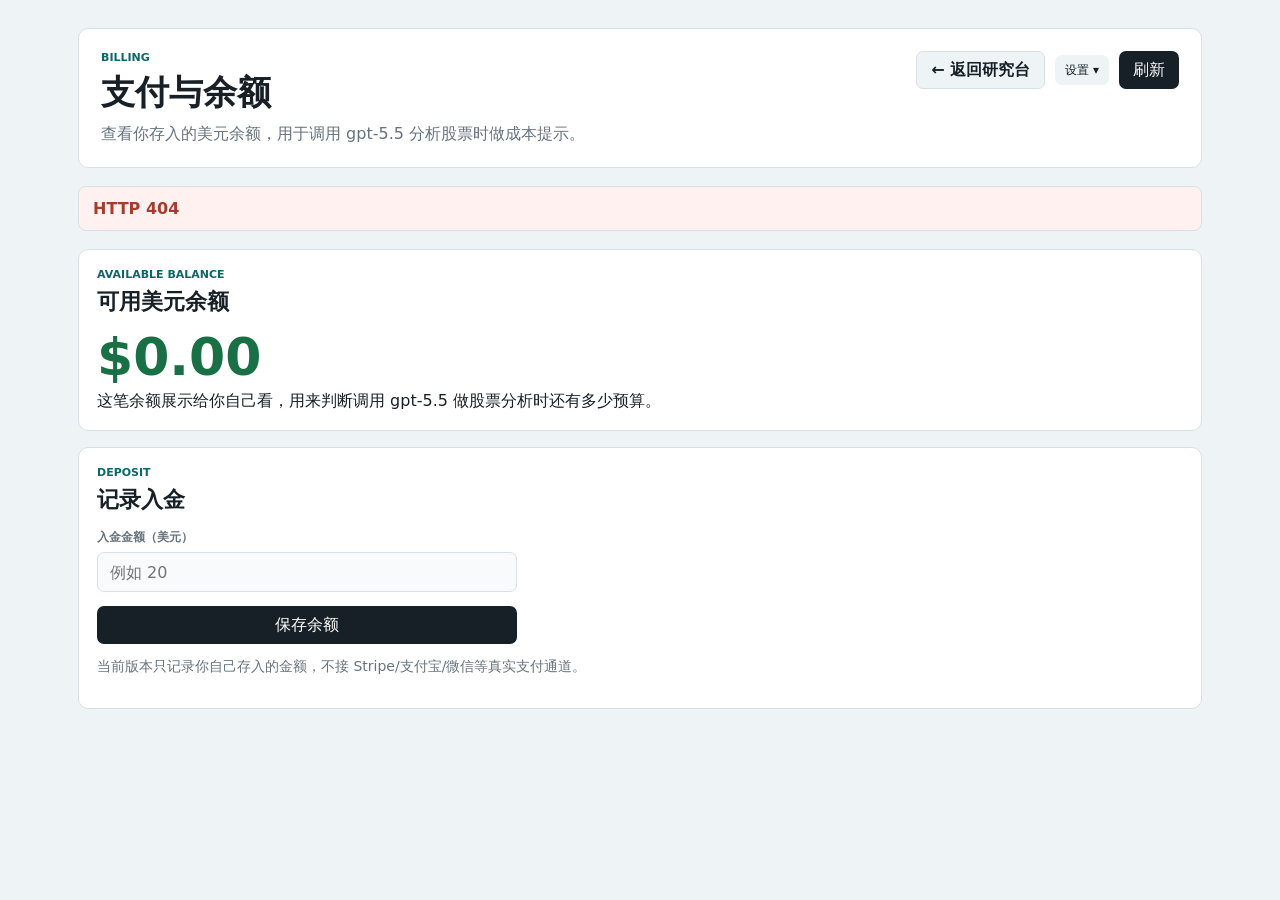
==== billing.html @ 4f907531 "Add billing balance and settings menu" ====
<!DOCTYPE html>
<html lang="zh-CN">
  <head>
    <meta charset="UTF-8" />
    <meta name="viewport" content="width=device-width, initial-scale=1.0" />
    <title>支付 · AI股票研究助手</title>
    <link rel="stylesheet" href="./styles.css" />
  </head>
  <body class="settings-page authenticated billing-page">
    <main class="settings-shell">
      <header class="settings-header">
        <div>
          <p class="eyebrow">Billing</p>
          <h1>支付与余额</h1>
          <p>查看你存入的美元余额，用于调用 gpt-5.5 分析股票时做成本提示。</p>
        </div>
        <div class="settings-actions">
          <a class="ghost-link" href="./index.html">← 返回研究台</a>
          <div class="settings-menu">
            <button class="ghost-button settings-menu-button" type="button" aria-haspopup="true" aria-expanded="false">设置 ▾</button>
            <div class="settings-menu-panel" role="menu">
              <a role="menuitem" href="./settings.html">Agent 设置</a>
              <a role="menuitem" href="./billing.html">支付</a>
            </div>
          </div>
          <button id="refresh-billing" class="primary-button" type="button">刷新</button>
        </div>
      </header>

      <section id="billing-status" class="settings-status">正在读取余额...</section>

      <section class="settings-grid billing-grid">
        <article class="settings-card billing-balance-card wide-card">
          <p class="eyebrow">Available Balance</p>
          <h2>可用美元余额</h2>
          <div class="balance-hero">
            <strong id="billing-balance">$0.00</strong>
            <span>这笔余额展示给你自己看，用来判断调用 gpt-5.5 做股票分析时还有多少预算。</span>
          </div>
        </article>

        <article class="settings-card wide-card">
          <p class="eyebrow">Deposit</p>
          <h2>记录入金</h2>
          <form id="deposit-form" class="settings-form deposit-form">
            <label>
              <span>入金金额（美元）</span>
              <input id="deposit-amount" type="number" min="1" max="10000" step="0.01" placeholder="例如 20" />
            </label>
            <button class="primary-button" type="submit">保存余额</button>
          </form>
          <p class="muted-text">当前版本只记录你自己存入的金额，不接 Stripe/支付宝/微信等真实支付通道。</p>
        </article>
      </section>
    </main>

    <script src="./billing.js?v=20260608-1"></script>
  </body>
</html>
---- styles.css ----
:root {
  color-scheme: light;
  --bg: #f3f5f7;
  --surface: #ffffff;
  --surface-2: #eef3f6;
  --surface-3: #f8fafb;
  --text: #172027;
  --muted: #66737d;
  --line: #d9e0e5;
  --accent: #0f8b8d;
  --accent-dark: #0b6769;
  --orange: #d8572a;
  --green: #16835f;
  --red: #bd3d36;
  --yellow: #a06a00;
  --shadow: 0 16px 38px rgba(31, 43, 52, 0.08);
  font-family:
    Inter, ui-sans-serif, system-ui, -apple-system, BlinkMacSystemFont, "Segoe UI",
    "PingFang SC", "Microsoft YaHei", sans-serif;
}

* {
  box-sizing: border-box;
}

body {
  margin: 0;
  min-height: 100vh;
  background: var(--bg);
  color: var(--text);
}

button,
input,
textarea,
select {
  font: inherit;
}

button {
  min-height: 38px;
  border: 0;
  border-radius: 7px;
  background: var(--text);
  color: #fff;
  cursor: pointer;
  padding: 0 14px;
  white-space: nowrap;
}

button:hover {
  background: #263540;
}

button:disabled {
  cursor: not-allowed;
  opacity: 0.55;
}

input,
textarea,
select {
  width: 100%;
  min-height: 38px;
  border: 1px solid var(--line);
  border-radius: 7px;
  background: #fff;
  color: var(--text);
  padding: 0 11px;
}

textarea {
  min-height: 82px;
  padding: 11px;
  line-height: 1.55;
  resize: vertical;
}

.app-shell {
  display: grid;
  grid-template-columns: 320px minmax(0, 1fr);
  min-height: 100vh;
}

.sidebar {
  border-right: 1px solid var(--line);
  background: #fbfcfd;
  padding: 22px;
}

.brand {
  display: flex;
  gap: 12px;
  align-items: center;
  margin-bottom: 22px;
}

.brand-mark {
  display: grid;
  place-items: center;
  width: 42px;
  height: 42px;
  border-radius: 8px;
  background: var(--accent);
  color: #fff;
  font-weight: 800;
}

.brand h1,
.brand p,
.panel h2,
.topbar h2,
.section-heading h3,
.hero h3 {
  margin: 0;
}

.brand h1 {
  font-size: 18px;
}

.brand p {
  margin-top: 2px;
  color: var(--muted);
  font-size: 13px;
}

.panel,
.tool-panel,
.table-section,
.update-section,
.history-panel {
  background: var(--surface);
  border: 1px solid var(--line);
  border-radius: 8px;
  box-shadow: var(--shadow);
}

.panel {
  padding: 16px;
  margin-bottom: 16px;
}

.panel-header,
.section-heading,
.topbar,
.status-strip,
.inline-form,
.chat-form,
.update-actions {
  display: flex;
  align-items: center;
}

.panel-header,
.section-heading,
.topbar {
  justify-content: space-between;
  gap: 16px;
}

.panel-header {
  margin-bottom: 12px;
}

.panel h2 {
  font-size: 15px;
}

#watchlist-count,
.pill,
.template-pill,
.status-strip span,
#update-status {
  border-radius: 999px;
  background: var(--surface-2);
  color: var(--muted);
  font-size: 12px;
  line-height: 1;
  padding: 7px 10px;
}

.auth-screen {
  display: grid;
  min-height: 100vh;
  place-items: center;
  padding: 24px;
  background:
    radial-gradient(circle at 20% 20%, rgba(15, 139, 141, 0.16), transparent 34%),
    linear-gradient(135deg, #eef3f6, #f9fbfc);
}

.auth-card {
  width: min(430px, 100%);
  border: 1px solid var(--line);
  border-radius: 12px;
  background: var(--surface);
  box-shadow: var(--shadow);
  padding: 24px;
}

.auth-brand {
  margin-bottom: 18px;
}

.auth-tabs {
  display: grid;
  grid-template-columns: 1fr 1fr;
  gap: 8px;
  margin-bottom: 16px;
}

.auth-tabs button {
  background: var(--surface-2);
  color: var(--text);
}

.auth-tabs button.active {
  background: var(--text);
  color: #fff;
}

.auth-form {
  display: grid;
  gap: 13px;
}

.auth-error {
  min-height: 20px;
  margin: 0;
  color: var(--red);
  font-size: 13px;
  line-height: 1.5;
}

.compact-logout {
  min-height: 30px;
  padding: 0 10px;
}

body.authenticated .auth-screen {
  display: none;
}

body:not(.authenticated) .app-shell {
  display: none;
}

.inline-form,
.chat-form,
.update-actions {
  gap: 8px;
}

.inline-form button {
  width: 40px;
  padding: 0;
  font-size: 20px;
  line-height: 1;
}

.market-tabs {
  display: grid;
  grid-template-columns: repeat(3, 1fr);
  gap: 6px;
  margin-bottom: 8px;
}

.market-tabs button {
  min-height: 32px;
  border: 1px solid var(--line);
  background: var(--surface-2);
  color: var(--text);
  padding: 0 8px;
  font-size: 13px;
}

.market-tabs button.active {
  border-color: var(--accent);
  background: var(--accent);
  color: #fff;
}

.market-hint {
  margin: 0 0 10px;
  color: var(--muted);
  font-size: 12px;
}

.market-hint strong {
  color: var(--accent-dark);
}

.watchlist {
  display: grid;
  gap: 8px;
  margin-top: 12px;
}

.ticker-row {
  display: grid;
  grid-template-columns: minmax(0, 1fr) auto;
  gap: 8px;
  align-items: center;
  border: 1px solid var(--line);
  border-radius: 7px;
  padding: 9px 10px;
}

.ticker-row strong {
  display: block;
  font-size: 14px;
}

.ticker-row span {
  display: block;
  margin-top: 2px;
  color: var(--muted);
  font-size: 12px;
  overflow: hidden;
  text-overflow: ellipsis;
  white-space: nowrap;
}

.ghost-button,
.remove-btn,
.secondary-button {
  background: var(--surface-2);
  color: var(--text);
}

.ghost-button:hover,
.remove-btn:hover,
.secondary-button:hover {
  background: #dfe7ec;
}

.expand-button {
  display: block;
  width: 100%;
  margin-top: 8px;
  padding: 6px 10px;
  font-size: 12px;
  border-style: dashed;
}

.remove-btn {
  width: 32px;
  min-height: 32px;
  padding: 0;
}

.field {
  display: grid;
  gap: 7px;
  margin-top: 12px;
}

.field span {
  color: var(--muted);
  font-size: 13px;
}

.template-pill {
  display: inline-flex;
  max-width: 100%;
  margin-top: 14px;
}

.workspace {
  min-width: 0;
  padding: 24px;
}

.topbar {
  margin-bottom: 18px;
}

.topbar h2 {
  font-size: 26px;
}

.eyebrow {
  margin: 0 0 6px;
  color: var(--accent-dark);
  font-size: 11px;
  font-weight: 800;
  letter-spacing: 0;
  text-transform: uppercase;
}

.status-strip {
  flex-wrap: wrap;
  justify-content: flex-end;
  gap: 8px;
}

.hero {
  display: grid;
  grid-template-columns: minmax(0, 1fr) minmax(260px, 360px);
  gap: 20px;
  align-items: end;
  min-height: 250px;
  margin-bottom: 18px;
  border-radius: 8px;
  overflow: hidden;
  background:
    linear-gradient(90deg, rgba(12, 23, 30, 0.88), rgba(12, 23, 30, 0.45)),
    url("https://images.unsplash.com/photo-1611974789855-9c2a0a7236a3?auto=format&fit=crop&w=1800&q=80")
      center / cover;
  color: #fff;
  padding: 28px;
}

.hero-copy {
  max-width: 720px;
}

.hero .eyebrow {
  color: #9de0d3;
}

.hero h3 {
  max-width: 680px;
  font-size: clamp(28px, 4vw, 46px);
  line-height: 1.08;
}

.hero p {
  max-width: 700px;
  margin: 12px 0 0;
  color: rgba(255, 255, 255, 0.86);
  line-height: 1.7;
}

.hero-metrics {
  display: grid;
  grid-template-columns: repeat(3, minmax(0, 1fr));
  gap: 10px;
}

.hero-metrics div {
  min-height: 78px;
  border: 1px solid rgba(255, 255, 255, 0.24);
  border-radius: 8px;
  background: rgba(255, 255, 255, 0.12);
  padding: 14px;
  backdrop-filter: blur(6px);
}

.hero-metrics strong,
.hero-metrics span {
  display: block;
}

.hero-metrics strong {
  font-size: 21px;
}

.hero-metrics span {
  margin-top: 8px;
  color: rgba(255, 255, 255, 0.78);
  font-size: 12px;
}

.content-grid {
  display: grid;
  grid-template-columns: minmax(320px, 0.72fr) minmax(520px, 1.28fr);
  gap: 18px;
  margin-bottom: 18px;
}

.ask-panel {
  min-height: 610px;
}

.tool-panel,
.table-section,
.update-section,
.history-panel {
  padding: 18px;
}

.section-heading {
  margin-bottom: 14px;
}

.section-heading h3 {
  font-size: 18px;
}

.brief-output {
  display: grid;
  gap: 12px;
}

.brief-card,
.message,
.update-card,
.history-item {
  border: 1px solid var(--line);
  border-radius: 8px;
  background: var(--surface-3);
}

.brief-card {
  padding: 14px;
}

.brief-card h4 {
  margin: 0 0 8px;
  font-size: 15px;
}

.brief-card p,
.brief-card li {
  color: var(--muted);
  line-height: 1.65;
}

.brief-card p {
  margin: 0;
}

.brief-card ul {
  margin: 8px 0 0;
  padding-left: 18px;
}

.chat-log {
  display: grid;
  align-content: start;
  gap: 12px;
  height: 430px;
  overflow: auto;
  padding-right: 4px;
}

.message {
  padding: 14px;
  line-height: 1.75;
  white-space: pre-wrap;
}

.message.user {
  margin-left: 28px;
  background: #eef7f7;
}

.message.agent {
  margin-right: 28px;
}

.message strong {
  display: block;
  margin-bottom: 4px;
  font-size: 12px;
  color: var(--accent-dark);
}

.chat-form {
  margin-top: 14px;
  align-items: flex-end;
}

.chat-form button {
  min-width: 86px;
  min-height: 82px;
}

.model-status {
  border-radius: 999px;
  background: #e8f5f3;
  color: var(--accent-dark);
  font-size: 12px;
  line-height: 1;
  padding: 7px 10px;
}

.model-status.error {
  background: #fdecea;
  color: var(--red);
}

.message.loading {
  color: var(--muted);
}

.concept-prompt {
  margin-top: 12px;
  padding: 10px 11px;
  border: 1px solid #e5c067;
  border-radius: 9px;
  background: #fffaf0;
  white-space: normal;
}

.concept-prompt-text {
  color: #6d4b00;
  font-size: 13px;
  line-height: 1.55;
}

.concept-prompt-actions {
  display: flex;
  flex-wrap: wrap;
  gap: 8px;
  margin-top: 9px;
}

.concept-prompt-actions button {
  min-height: 30px;
  padding: 0 10px;
  font-size: 12px;
}

.concept-mark {
  position: relative;
  display: inline;
  border-bottom: 1px dashed #d19a16;
  background: rgba(255, 213, 79, 0.28);
  border-radius: 4px;
  padding: 0 2px;
  cursor: help;
}

.concept-card {
  position: absolute;
  left: 0;
  bottom: calc(100% + 8px);
  z-index: 20;
  display: none;
  width: min(360px, 78vw);
  padding: 12px 13px;
  border: 1px solid #e5c067;
  border-radius: 10px;
  background: #fffaf0;
  color: var(--text);
  box-shadow: 0 14px 34px rgba(31, 43, 52, 0.18);
  white-space: normal;
}

.concept-card strong,
.concept-card em,
.concept-card small {
  display: block;
}

.concept-card strong {
  margin-bottom: 6px;
  color: #835400;
  font-size: 14px;
}

.concept-card em {
  margin-bottom: 8px;
  color: var(--text);
  font-style: normal;
  line-height: 1.55;
}

.concept-card small {
  margin-top: 6px;
  color: var(--muted);
  font-size: 12px;
  line-height: 1.55;
}

.concept-source {
  color: #a06a00 !important;
}

.concept-mark:hover .concept-card,
.concept-mark:focus .concept-card {
  display: block;
}

.table-wrap {
  overflow-x: auto;
}

table {
  width: 100%;
  min-width: 820px;
  border-collapse: collapse;
}

th,
td {
  border-bottom: 1px solid var(--line);
  padding: 13px 10px;
  text-align: left;
  vertical-align: top;
}

th {
  color: var(--muted);
  font-size: 12px;
  font-weight: 700;
}

td {
  font-size: 14px;
}

tbody tr:last-child td {
  border-bottom: 0;
}

.ticker-cell strong,
.price-cell strong {
  display: block;
}

.ticker-cell span,
.risk-note,
.agent-action {
  display: block;
  margin-top: 4px;
  color: var(--muted);
  font-size: 12px;
  line-height: 1.5;
}

.change.up {
  color: var(--green);
}

.change.down {
  color: var(--red);
}

.risk-chip {
  display: inline-flex;
  border-radius: 999px;
  padding: 5px 9px;
  font-size: 12px;
  font-weight: 700;
}

.risk-chip.low {
  background: #e6f4ee;
  color: var(--green);
}

.risk-chip.medium {
  background: #fff2d6;
  color: var(--yellow);
}

.risk-chip.high {
  background: #fae5e3;
  color: var(--red);
}

.update-section {
  margin-top: 18px;
}

.update-cards {
  display: grid;
  grid-template-columns: repeat(3, minmax(0, 1fr));
  gap: 14px;
}

.update-card {
  display: grid;
  gap: 12px;
  align-content: start;
  padding: 15px;
}

.update-card header {
  display: flex;
  align-items: flex-start;
  justify-content: space-between;
  gap: 12px;
}

.update-card h4 {
  margin: 0;
  font-size: 15px;
}

.update-card p {
  margin: 0;
  color: var(--muted);
  line-height: 1.6;
}

.source-tag {
  border-radius: 999px;
  background: #e7f3ef;
  color: var(--accent-dark);
  font-size: 12px;
  font-weight: 700;
  padding: 6px 8px;
  white-space: nowrap;
}

.update-card ul {
  margin: 0;
  padding-left: 18px;
  color: var(--muted);
  line-height: 1.55;
}

.update-card footer {
  display: flex;
  align-items: center;
  justify-content: space-between;
  gap: 10px;
  margin-top: 2px;
}

.history-panel {
  margin-top: 14px;
  box-shadow: none;
}

.compact-heading {
  margin-bottom: 10px;
}

.history-list {
  display: grid;
  gap: 10px;
}

.history-item {
  display: grid;
  grid-template-columns: minmax(0, 1fr) auto;
  gap: 12px;
  align-items: center;
  padding: 12px;
}

.history-item strong {
  display: block;
  font-size: 14px;
}

.history-item span {
  display: block;
  margin-top: 4px;
  color: var(--muted);
  font-size: 12px;
  line-height: 1.45;
}

.empty-state {
  border: 1px dashed var(--line);
  border-radius: 8px;
  color: var(--muted);
  padding: 16px;
  text-align: center;
}

.toast {
  position: fixed;
  right: 20px;
  bottom: 20px;
  z-index: 20;
  max-width: min(360px, calc(100vw - 40px));
  transform: translateY(20px);
  opacity: 0;
  pointer-events: none;
  border: 1px solid var(--line);
  border-radius: 8px;
  background: #101820;
  color: #fff;
  box-shadow: var(--shadow);
  padding: 12px 14px;
  transition:
    opacity 160ms ease,
    transform 160ms ease;
}

.toast.show {
  transform: translateY(0);
  opacity: 1;
}

@media (max-width: 1120px) {
  .app-shell {
    grid-template-columns: 280px minmax(0, 1fr);
  }

  .hero,
  .content-grid {
    grid-template-columns: 1fr;
  }

  .ask-panel {
    min-height: auto;
  }

  .chat-log {
    height: 360px;
  }

  .update-cards {
    grid-template-columns: 1fr;
  }
}

@media (max-width: 760px) {
  .app-shell {
    display: block;
  }

  .sidebar {
    border-right: 0;
    border-bottom: 1px solid var(--line);
  }

  .workspace {
    padding: 16px;
  }

  .topbar,
  .section-heading,
  .panel-header,
  .history-item {
    align-items: flex-start;
    flex-direction: column;
  }

  .status-strip,
  .update-actions {
    justify-content: flex-start;
  }

  .hero {
    min-height: 430px;
    padding: 22px;
  }

  .hero-metrics {
    grid-template-columns: 1fr;
  }

  .hero h3 {
    font-size: 30px;
  }

  .content-grid {
    grid-template-columns: 1fr;
  }

  .chat-log {
    height: 260px;
  }

  .message.user,
  .message.agent {
    margin-left: 0;
    margin-right: 0;
  }
}



/* Compact one-page research layout */
body {
  overflow: hidden;
}

.app-shell {
  grid-template-columns: 230px minmax(0, 1fr);
  height: 100vh;
  min-height: 0;
  overflow: hidden;
}

.sidebar {
  padding: 10px;
  overflow: hidden;
}

.brand {
  gap: 8px;
  margin-bottom: 10px;
}

.brand-mark {
  width: 34px;
  height: 34px;
  border-radius: 7px;
}

.brand h1 {
  font-size: 16px;
}

.brand p {
  display: none;
}

.panel {
  padding: 9px;
  margin-bottom: 9px;
}

.field {
  margin-top: 5px;
}

.panel-header {
  margin-bottom: 7px;
}

.panel h2 {
  font-size: 14px;
}

.market-tabs {
  gap: 4px;
  margin-bottom: 5px;
}

.market-tabs button {
  min-height: 26px;
  padding: 0 5px;
  font-size: 12px;
}

.market-hint {
  display: none;
}

.inline-form,
.update-actions {
  gap: 5px;
}

.inline-form input,
.field select {
  min-height: 30px;
  padding: 0 8px;
  font-size: 13px;
}

.inline-form button {
  width: 32px;
  min-height: 30px;
}

.expand-button {
  min-height: 28px;
  margin-top: 5px;
  padding: 4px 8px;
  font-size: 11px;
}

.watchlist {
  gap: 5px;
  margin-top: 7px;
}

.ticker-row {
  padding: 5px 7px;
  gap: 5px;
}

.ticker-row strong {
  font-size: 12px;
}

.ticker-row span {
  margin-top: 0;
  font-size: 11px;
}

.remove-btn {
  width: 26px;
  min-height: 26px;
}

.workspace {
  display: grid;
  grid-template-rows: auto minmax(0, 1fr);
  gap: 8px;
  min-height: 0;
  padding: 10px;
  overflow: hidden;
}

.topbar {
  margin-bottom: 0;
}

.topbar h2 {
  font-size: 22px;
}

.hero {
  display: none;
}

.hero h3 {
  font-size: 24px;
  line-height: 1.15;
}

.hero p {
  margin-top: 7px;
  line-height: 1.45;
}

.hero-metrics div {
  min-height: 58px;
  padding: 10px;
}

.hero-metrics strong {
  font-size: 17px;
}

.hero-metrics span {
  margin-top: 5px;
}

.main-grid {
  display: grid;
  grid-template-columns: minmax(440px, 0.82fr) minmax(620px, 1.18fr);
  gap: 12px;
  min-height: 0;
}

.ask-panel {
  display: grid;
  grid-template-rows: auto minmax(0, 1fr) auto;
  min-height: 0;
  padding: 14px;
}

.ask-panel .section-heading h3 {
  font-size: 22px;
}

.chat-log {
  height: auto;
  min-height: 0;
  gap: 14px;
  padding-right: 8px;
}

.message {
  padding: 16px;
  font-size: 15px;
  line-height: 1.72;
}

.chat-form {
  margin-top: 8px;
}

.chat-form textarea {
  height: 60px;
  min-height: 60px;
  font-size: 16px;
  resize: none;
}

.chat-form button {
  min-width: 82px;
  min-height: 60px;
  font-size: 16px;
}

.compact-signals {
  min-height: 0;
  overflow: hidden;
  padding: 14px;
}

.compact-signals .section-heading {
  margin-bottom: 8px;
}

.panel-note {
  align-self: center;
  color: var(--muted);
  font-size: 12px;
  white-space: nowrap;
}

.hot-watch-panel table {
  min-width: 720px;
}

.memory-stack {
  display: grid;
  gap: 6px;
  margin-bottom: 10px;
}

.memory-card {
  border: 1px solid var(--line);
  border-radius: 7px;
  background: #f7fafb;
  padding: 8px;
}

.memory-card strong,
.memory-card span {
  display: block;
}

.memory-card strong {
  color: var(--text);
  font-size: 13px;
}

.memory-card span {
  margin-top: 3px;
  color: var(--muted);
  font-size: 11px;
  line-height: 1.35;
}

.signals-heading {
  padding-top: 8px;
  border-top: 1px dashed var(--line);
}

.settings-page {
  min-height: 100vh;
  overflow: auto;
  background: #eef3f6;
}

.settings-shell {
  max-width: 1180px;
  margin: 0 auto;
  padding: 28px;
}

.settings-header {
  display: flex;
  justify-content: space-between;
  gap: 20px;
  align-items: flex-start;
  margin-bottom: 18px;
  border: 1px solid var(--line);
  border-radius: 10px;
  background: var(--surface);
  padding: 22px;
}

.settings-header h1 {
  margin: 0;
  font-size: 34px;
}

.settings-header p:not(.eyebrow) {
  margin: 8px 0 0;
  color: var(--muted);
}

.settings-actions {
  display: flex;
  gap: 10px;
  align-items: center;
  white-space: nowrap;
}

.ghost-link {
  display: inline-flex;
  align-items: center;
  min-height: 38px;
  border: 1px solid var(--line);
  border-radius: 7px;
  background: var(--surface-2);
  color: var(--text);
  padding: 0 14px;
  font-weight: 700;
  text-decoration: none;
}

.compact-settings {
  min-height: 30px;
  padding: 0 10px;
  font-size: 12px;
}

.balance-badge {
  background: #f0fbf4 !important;
  color: #187044 !important;
  border-color: #bde8cf !important;
}

.settings-menu {
  position: relative;
  display: inline-flex;
}

.settings-menu-button {
  min-height: 30px;
  padding: 0 10px;
  font-size: 12px;
}

.settings-menu-panel {
  position: absolute;
  top: calc(100% + 6px);
  right: 0;
  z-index: 50;
  display: none;
  min-width: 148px;
  overflow: hidden;
  border: 1px solid var(--line);
  border-radius: 9px;
  background: var(--surface);
  box-shadow: var(--shadow);
}

.settings-menu:hover .settings-menu-panel,
.settings-menu:focus-within .settings-menu-panel {
  display: grid;
}

.settings-menu-panel a {
  padding: 10px 12px;
  color: var(--text);
  font-size: 13px;
  font-weight: 700;
  text-decoration: none;
}

.settings-menu-panel a:hover {
  background: var(--surface-2);
}

.balance-hero {
  display: grid;
  gap: 8px;
}

.balance-hero strong {
  font-size: 52px;
  line-height: 1;
  color: #187044;
}

.deposit-form {
  max-width: 420px;
}

.billing-grid {
  align-items: start;
}

.settings-status {
  margin-bottom: 18px;
  border: 1px solid var(--line);
  border-radius: 8px;
  background: #fffdf4;
  color: #8a5b00;
  padding: 12px 14px;
  font-weight: 700;
}

.settings-status.ok {
  background: #edf9f2;
  color: #197244;
}

.settings-status.warn {
  background: #fff1f0;
  color: #a83b2f;
}

.settings-grid {
  display: grid;
  grid-template-columns: repeat(2, minmax(0, 1fr));
  gap: 16px;
}

.settings-card {
  border: 1px solid var(--line);
  border-radius: 10px;
  background: var(--surface);
  padding: 18px;
}

.settings-card h2 {
  margin: 0 0 14px;
  font-size: 22px;
}

.wide-card {
  grid-column: 1 / -1;
}

.settings-list {
  display: grid;
  gap: 8px;
}

.settings-form {
  display: grid;
  gap: 14px;
}

.form-grid {
  display: grid;
  grid-template-columns: repeat(2, minmax(0, 1fr));
  gap: 12px;
}

.settings-form label {
  display: grid;
  gap: 6px;
}

.settings-form label span {
  color: var(--muted);
  font-size: 12px;
  font-weight: 800;
}

.settings-form input {
  width: 100%;
  min-height: 40px;
  border: 1px solid var(--line);
  border-radius: 7px;
  background: var(--surface-3);
  padding: 0 12px;
  color: var(--text);
  font: inherit;
}

.wide-field {
  grid-column: 1 / -1;
}

.settings-note {
  margin: 0;
  color: var(--muted);
  line-height: 1.6;
}

.form-actions {
  display: flex;
  flex-wrap: wrap;
  gap: 10px;
}

.settings-row,
.route-card {
  border: 1px solid var(--line);
  border-radius: 8px;
  background: var(--surface-3);
  padding: 11px 12px;
}

.settings-row {
  display: grid;
  grid-template-columns: 170px minmax(0, 1fr);
  gap: 10px;
  align-items: center;
}

.settings-row span,
.route-card span,
.file-row em {
  color: var(--muted);
  font-size: 12px;
}

.settings-row strong,
.route-card strong {
  min-width: 0;
  overflow-wrap: anywhere;
  color: var(--text);
  font-size: 14px;
}

.settings-row.ok strong {
  color: #197244;
}

.settings-row.warn strong {
  color: #a83b2f;
}

.file-row {
  grid-template-columns: 170px 90px minmax(0, 1fr) 170px;
}

.file-row code {
  min-width: 0;
  overflow-wrap: anywhere;
  color: #31424c;
  font-family: ui-monospace, SFMono-Regular, Menlo, monospace;
  font-size: 12px;
}

.route-card {
  display: grid;
  gap: 10px;
}

.route-card strong {
  display: block;
  margin-top: 4px;
  font-size: 18px;
}

.route-meta {
  display: flex;
  flex-wrap: wrap;
  gap: 6px;
}

.route-meta span {
  border-radius: 999px;
  background: #eef6f6;
  padding: 5px 8px;
}

.memory-explainer {
  display: grid;
  grid-template-columns: repeat(2, minmax(0, 1fr));
  gap: 12px;
  margin-bottom: 12px;
}

.memory-list {
  display: grid;
  gap: 14px;
}

.memory-card {
  border: 1px solid var(--line);
  border-radius: 9px;
  background: var(--surface-3);
  overflow: hidden;
}

.memory-card-header {
  display: flex;
  justify-content: space-between;
  align-items: flex-start;
  gap: 12px;
  padding: 12px 14px 10px;
  border-bottom: 1px solid var(--line);
  flex-wrap: wrap;
}

.memory-card-meta {
  display: grid;
  gap: 4px;
}

.memory-card-label {
  font-size: 13px;
  font-weight: 700;
  color: var(--text);
}

.memory-card-path {
  font-size: 11px;
  color: var(--muted);
  font-family: ui-monospace, SFMono-Regular, Menlo, monospace;
  word-break: break-all;
}

.memory-card-stats {
  display: flex;
  flex-wrap: wrap;
  gap: 6px;
  font-size: 11px;
  color: var(--muted);
  white-space: nowrap;
}

.memory-card-stats span {
  background: var(--surface-2);
  border: 1px solid var(--line);
  border-radius: 4px;
  padding: 2px 7px;
}

.memory-card-body {
  padding: 10px 14px;
}

.memory-textarea {
  width: 100%;
  min-height: 180px;
  height: 280px;
  resize: vertical;
  border: 1px solid var(--line);
  border-radius: 7px;
  background: var(--surface);
  padding: 10px 12px;
  font: 13px/1.65 ui-monospace, SFMono-Regular, Menlo, monospace;
  color: var(--text);
  box-sizing: border-box;
}

.memory-card-footer {
  display: flex;
  align-items: center;
  gap: 8px;
  padding: 8px 14px 12px;
  flex-wrap: wrap;
}

.save-btn {
  min-width: 72px;
  min-height: 34px;
  border-radius: 7px;
  background: var(--accent);
  color: #fff;
  font-weight: 700;
  font-size: 13px;
  border: none;
  cursor: pointer;
}

.save-btn:hover:not(:disabled) {
  opacity: 0.88;
}

.save-btn:disabled {
  opacity: 0.45;
  cursor: not-allowed;
}

.revert-btn {
  min-width: 72px;
  min-height: 34px;
  border: 1px solid var(--line);
  border-radius: 7px;
  background: var(--surface-2);
  color: var(--text);
  font-weight: 700;
  font-size: 13px;
  cursor: pointer;
}

.save-hint {
  font-size: 12px;
  color: var(--muted);
  margin-left: 4px;
}

.muted-text {
  color: var(--muted);
  font-size: 14px;
}

.memory-explainer div {
  border: 1px solid var(--line);
  border-radius: 8px;
  background: #f8fbfb;
  padding: 12px;
}

.memory-explainer p {
  margin: 6px 0 0;
  color: var(--muted);
  line-height: 1.6;
}

.settings-subtitle {
  margin-top: 8px;
  color: var(--accent-dark);
  font-weight: 800;
}

@media (max-width: 820px) {
  .settings-header,
  .settings-actions {
    display: grid;
  }

  .settings-grid,
  .memory-explainer,
  .form-grid {
    grid-template-columns: 1fr;
  }

  .settings-row,
  .file-row {
    grid-template-columns: 1fr;
  }
}

.compact-signals .table-wrap {
  max-height: calc(100vh - 265px);
  overflow: auto;
}

.compact-signals table {
  min-width: 0;
}

.compact-signals th,
.compact-signals td {
  padding: 9px 8px;
  font-size: 13px;
}

.compact-signals th:nth-child(4),
.compact-signals td:nth-child(4) {
  width: 34%;
}

.compact-signals .risk-note {
  font-size: 11px;
}

/* ===== Earnings Calendar ===== */
.earnings-section {
  min-height: 0;
  overflow: hidden;
  padding: 14px;
  border: 1px solid var(--line);
  border-radius: 10px;
  background: var(--surface);
}

.earnings-controls {
  display: flex;
  gap: 4px;
  align-items: center;
}

.earnings-controls .ghost-button {
  min-height: 24px;
  padding: 0 8px;
  font-size: 11px;
}

.earnings-meta {
  margin-bottom: 10px;
}

.earnings-days {
  display: flex;
  flex-direction: column;
  gap: 10px;
  max-height: 380px;
  overflow-y: auto;
  padding-right: 4px;
}

.earnings-day {
  border: 1px solid var(--line);
  border-radius: 8px;
  overflow: hidden;
}

.earnings-day-header {
  display: flex;
  justify-content: space-between;
  align-items: center;
  padding: 8px 12px;
  background: #f7fafb;
  border-bottom: 1px solid var(--line);
}

.earnings-day-header strong {
  font-size: 14px;
  color: var(--text);
}

.earnings-day-header span {
  font-size: 12px;
  color: var(--muted);
}

.earnings-day-list {
  display: flex;
  flex-direction: column;
}

.earnings-row {
  display: grid;
  grid-template-columns: 1fr auto;
  gap: 6px;
  align-items: center;
  padding: 7px 10px;
  border-bottom: 1px solid var(--line);
  font-size: 12px;
}

.earnings-row:last-child {
  border-bottom: 0;
}

.earnings-ticker strong {
  display: block;
  font-size: 14px;
  color: var(--text);
}

.earnings-ticker span {
  display: block;
  font-size: 11px;
  color: var(--muted);
  margin-top: 2px;
  max-width: 200px;
  overflow: hidden;
  text-overflow: ellipsis;
  white-space: nowrap;
}

.earnings-meta {
  display: flex;
  flex-direction: column;
  gap: 3px;
  align-items: flex-end;
}

.time-chip {
  display: inline-flex;
  border-radius: 999px;
  padding: 3px 8px;
  font-size: 11px;
  font-weight: 700;
}

.time-chip.pre {
  background: #fff3cd;
  color: #835400;
}

.time-chip.post {
  background: #e8d5f5;
  color: #6a3a8c;
}

.time-chip.none {
  background: #f0f0f0;
  color: var(--muted);
}

.marketcap {
  font-size: 11px;
  color: var(--muted);
  white-space: nowrap;
}

.earnings-eps {
  display: flex;
  flex-direction: column;
  gap: 2px;
  align-items: flex-end;
}

.eps-forecast {
  font-size: 12px;
  color: var(--muted);
}

.eps-actual {
  font-size: 12px;
  color: var(--green);
  font-weight: 700;
}

@media (max-width: 1120px) {
  body {
    overflow: auto;
  }

  .app-shell {
    height: auto;
    overflow: visible;
  }

  .workspace,
  .sidebar {
    overflow: visible;
  }

  .main-grid {
    grid-template-columns: 1fr;
  }

  .compact-signals .table-wrap {
    max-height: none;
  }
}
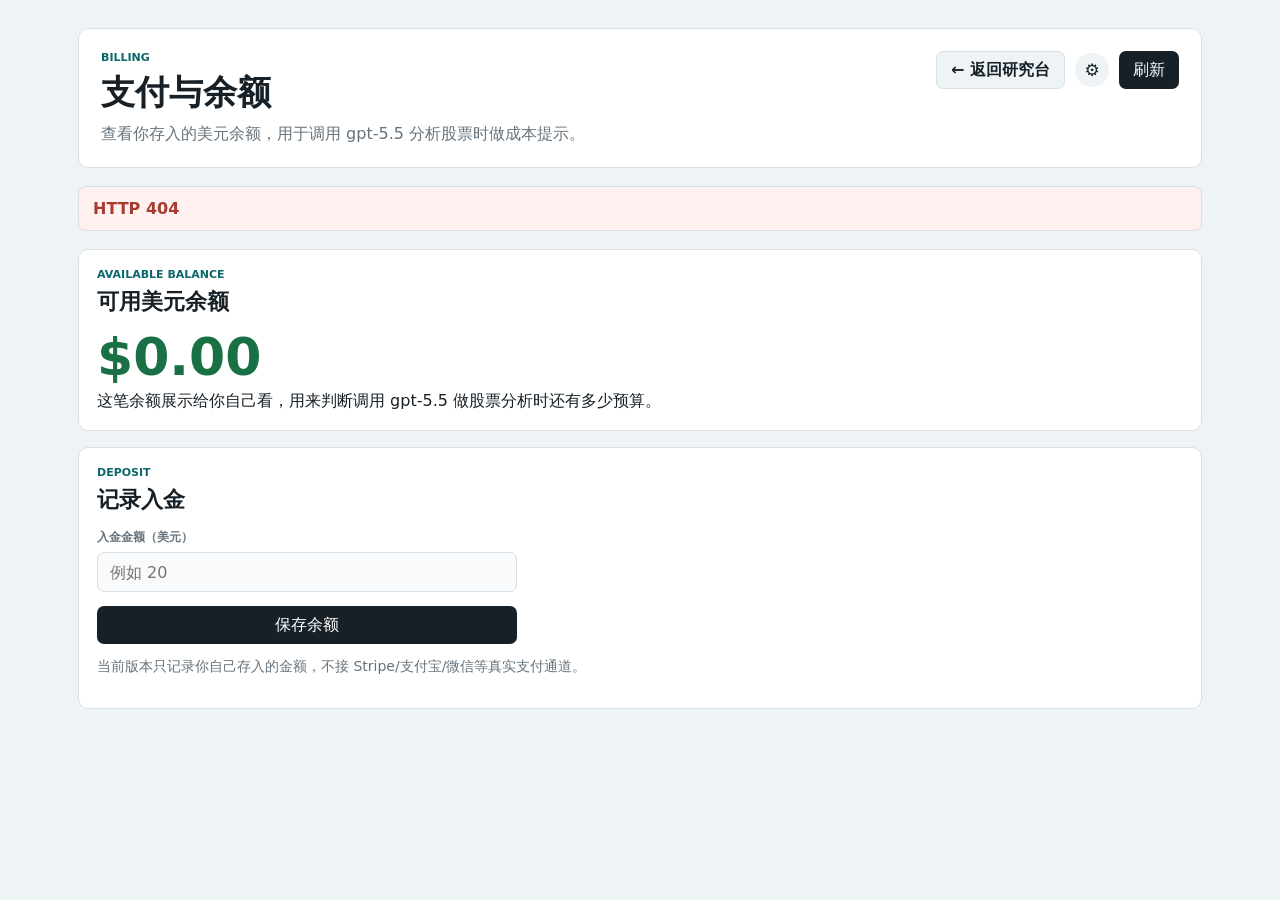
==== commit def03c70: "Move logout into settings gear menu" ====
--- a/billing.html
+++ b/billing.html
@@ -17,7 +17,7 @@
         <div class="settings-actions">
           <a class="ghost-link" href="./index.html">← 返回研究台</a>
           <div class="settings-menu">
-            <button class="ghost-button settings-menu-button" type="button" aria-haspopup="true" aria-expanded="false">设置 ▾</button>
+            <button class="ghost-button settings-menu-button icon-menu-button" type="button" aria-label="设置" aria-haspopup="true" aria-expanded="false">⚙</button>
             <div class="settings-menu-panel" role="menu">
               <a role="menuitem" href="./settings.html">Agent 设置</a>
               <a role="menuitem" href="./billing.html">支付</a>
--- a/styles.css
+++ b/styles.css
@@ -1302,6 +1302,16 @@
   font-size: 12px;
 }
 
+.icon-menu-button {
+  width: 34px;
+  min-height: 34px;
+  justify-content: center;
+  border-radius: 999px;
+  padding: 0;
+  font-size: 17px;
+  line-height: 1;
+}
+
 .settings-menu-panel {
   position: absolute;
   top: calc(100% + 6px);
@@ -1321,15 +1331,29 @@
   display: grid;
 }
 
-.settings-menu-panel a {
+.settings-menu-panel a,
+.settings-menu-logout {
+  width: 100%;
+  border: 0;
+  background: transparent;
   padding: 10px 12px;
   color: var(--text);
+  font: inherit;
   font-size: 13px;
   font-weight: 700;
+  text-align: left;
   text-decoration: none;
-}
-
-.settings-menu-panel a:hover {
+  cursor: pointer;
+}
+
+.settings-menu-logout {
+  margin-top: 4px;
+  border-top: 1px solid var(--line);
+  color: #9d2d22;
+}
+
+.settings-menu-panel a:hover,
+.settings-menu-logout:hover {
   background: var(--surface-2);
 }
 
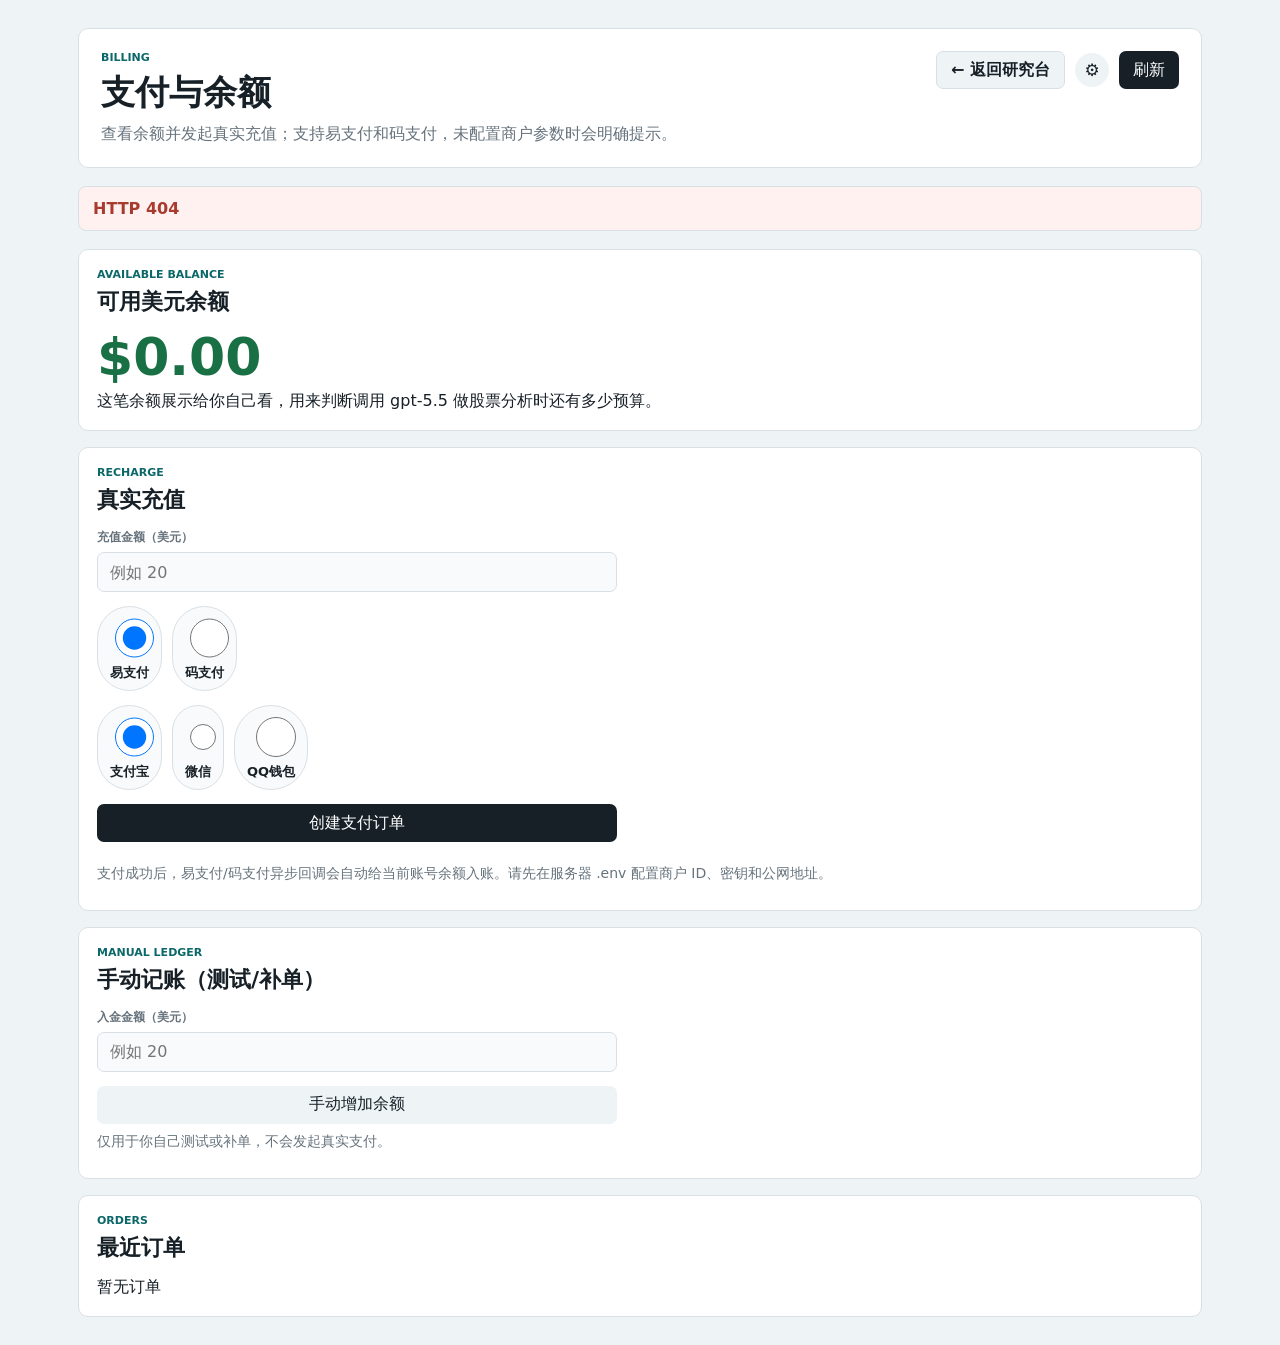
==== commit 969cafab: "Add owner-only WeChat publishing backoffice" ====
--- a/billing.html
+++ b/billing.html
@@ -3,7 +3,7 @@
   <head>
     <meta charset="UTF-8" />
     <meta name="viewport" content="width=device-width, initial-scale=1.0" />
-    <title>支付 · AI股票研究助手</title>
+    <title>支付 · 小牛AI投研</title>
     <link rel="stylesheet" href="./styles.css" />
   </head>
   <body class="settings-page authenticated billing-page">
@@ -12,7 +12,7 @@
         <div>
           <p class="eyebrow">Billing</p>
           <h1>支付与余额</h1>
-          <p>查看你存入的美元余额，用于调用 gpt-5.5 分析股票时做成本提示。</p>
+          <p>查看余额并发起真实充值；支持易支付和码支付，未配置商户参数时会明确提示。</p>
         </div>
         <div class="settings-actions">
           <a class="ghost-link" href="./index.html">← 返回研究台</a>
@@ -21,6 +21,7 @@
             <div class="settings-menu-panel" role="menu">
               <a role="menuitem" href="./settings.html">Agent 设置</a>
               <a role="menuitem" href="./billing.html">支付</a>
+              <a class="admin-only" role="menuitem" href="./wechat.html" hidden>公众号</a>
             </div>
           </div>
           <button id="refresh-billing" class="primary-button" type="button">刷新</button>
@@ -40,20 +41,49 @@
         </article>
 
         <article class="settings-card wide-card">
-          <p class="eyebrow">Deposit</p>
-          <h2>记录入金</h2>
+          <p class="eyebrow">Recharge</p>
+          <h2>真实充值</h2>
+          <form id="payment-form" class="settings-form deposit-form payment-form">
+            <label>
+              <span>充值金额（美元）</span>
+              <input id="payment-amount" type="number" min="1" max="10000" step="0.01" placeholder="例如 20" />
+            </label>
+            <div class="payment-options">
+              <label><input type="radio" name="provider" value="epay" checked /> 易支付</label>
+              <label><input type="radio" name="provider" value="codepay" /> 码支付</label>
+            </div>
+            <div class="payment-options">
+              <label><input type="radio" name="payType" value="alipay" checked /> 支付宝</label>
+              <label><input type="radio" name="payType" value="wxpay" /> 微信</label>
+              <label><input type="radio" name="payType" value="qqpay" /> QQ钱包</label>
+            </div>
+            <button class="primary-button" type="submit">创建支付订单</button>
+          </form>
+          <div id="provider-status" class="provider-status"></div>
+          <p class="muted-text">支付成功后，易支付/码支付异步回调会自动给当前账号余额入账。请先在服务器 .env 配置商户 ID、密钥和公网地址。</p>
+        </article>
+
+        <article class="settings-card wide-card">
+          <p class="eyebrow">Manual Ledger</p>
+          <h2>手动记账（测试/补单）</h2>
           <form id="deposit-form" class="settings-form deposit-form">
             <label>
               <span>入金金额（美元）</span>
               <input id="deposit-amount" type="number" min="1" max="10000" step="0.01" placeholder="例如 20" />
             </label>
-            <button class="primary-button" type="submit">保存余额</button>
+            <button class="ghost-button" type="submit">手动增加余额</button>
           </form>
-          <p class="muted-text">当前版本只记录你自己存入的金额，不接 Stripe/支付宝/微信等真实支付通道。</p>
+          <p class="muted-text">仅用于你自己测试或补单，不会发起真实支付。</p>
+        </article>
+
+        <article class="settings-card wide-card">
+          <p class="eyebrow">Orders</p>
+          <h2>最近订单</h2>
+          <div id="orders-list" class="orders-list">暂无订单</div>
         </article>
       </section>
     </main>
 
-    <script src="./billing.js?v=20260608-1"></script>
+    <script src="./billing.js?v=payment-20260609"></script>
   </body>
 </html>
--- a/styles.css
+++ b/styles.css
@@ -1369,7 +1369,96 @@
 }
 
 .deposit-form {
-  max-width: 420px;
+  max-width: 520px;
+}
+
+.payment-options {
+  display: flex;
+  flex-wrap: wrap;
+  gap: 10px;
+}
+
+.payment-options label {
+  display: inline-flex;
+  align-items: center;
+  gap: 6px;
+  border: 1px solid var(--line);
+  border-radius: 999px;
+  background: var(--surface-3);
+  padding: 8px 12px;
+  color: var(--text);
+  font-size: 13px;
+  font-weight: 800;
+}
+
+.payment-options input {
+  width: auto;
+  min-height: 0;
+}
+
+.provider-status,
+.orders-list {
+  display: grid;
+  gap: 10px;
+  margin-top: 14px;
+}
+
+.provider-pill,
+.order-row {
+  display: flex;
+  justify-content: space-between;
+  align-items: center;
+  gap: 12px;
+  border: 1px solid var(--line);
+  border-radius: 8px;
+  background: var(--surface-3);
+  padding: 11px 12px;
+}
+
+.provider-pill {
+  align-items: flex-start;
+}
+
+.provider-pill strong,
+.order-row strong {
+  display: block;
+  color: var(--text);
+}
+
+.provider-pill span,
+.order-row span {
+  display: block;
+  margin-top: 4px;
+  color: var(--muted);
+  font-size: 12px;
+  line-height: 1.5;
+}
+
+.provider-pill.ok,
+.order-row.paid {
+  border-color: #bfe7cf;
+  background: #f0fbf4;
+}
+
+.provider-pill.warn,
+.order-row.pending {
+  border-color: #f0dca4;
+  background: #fffdf4;
+}
+
+.order-row em {
+  flex: 0 0 auto;
+  border-radius: 999px;
+  background: var(--surface);
+  padding: 5px 9px;
+  color: var(--muted);
+  font-style: normal;
+  font-size: 12px;
+  font-weight: 800;
+}
+
+.order-row.paid em {
+  color: #197244;
 }
 
 .billing-grid {
@@ -1912,3 +2001,117 @@
     max-height: none;
   }
 }
+
+.wechat-grid {
+  grid-template-columns: minmax(0, 1fr);
+}
+
+.wechat-form {
+  display: grid;
+  gap: 14px;
+}
+
+.wechat-editor-grid {
+  display: grid;
+  grid-template-columns: repeat(2, minmax(0, 1fr));
+  gap: 14px;
+}
+
+.left-actions {
+  justify-content: flex-start;
+}
+
+.candidate-list,
+.post-list {
+  display: grid;
+  gap: 12px;
+}
+
+.candidate-card,
+.post-card,
+.empty-card {
+  display: grid;
+  grid-template-columns: auto minmax(0, 1fr);
+  gap: 12px;
+  padding: 14px;
+  border: 1px solid var(--line);
+  border-radius: 16px;
+  background: var(--surface-2);
+}
+
+.post-card {
+  grid-template-columns: minmax(0, 1fr) auto;
+  align-items: center;
+}
+
+.empty-card {
+  display: block;
+  color: var(--muted);
+}
+
+.candidate-card input {
+  margin-top: 4px;
+}
+
+.candidate-head {
+  display: flex;
+  justify-content: space-between;
+  gap: 12px;
+  align-items: start;
+}
+
+.candidate-head strong,
+.post-card strong {
+  color: var(--text);
+  font-size: 15px;
+}
+
+.candidate-head em {
+  color: var(--accent);
+  font-style: normal;
+  white-space: nowrap;
+}
+
+.candidate-card p,
+.post-card p,
+.muted-text {
+  color: var(--muted);
+  margin: 6px 0;
+  line-height: 1.7;
+}
+
+.candidate-meta,
+.reason-tags {
+  display: flex;
+  flex-wrap: wrap;
+  gap: 6px;
+  margin-top: 8px;
+}
+
+.candidate-meta span,
+.reason-tags span,
+.post-card span {
+  font-size: 12px;
+  color: var(--muted);
+  border: 1px solid var(--line);
+  border-radius: 999px;
+  padding: 3px 8px;
+  background: rgba(255, 255, 255, 0.55);
+}
+
+#draft-content {
+  min-height: 360px;
+  font-family: ui-monospace, SFMono-Regular, Menlo, Consolas, monospace;
+  line-height: 1.7;
+}
+
+@media (max-width: 760px) {
+  .wechat-editor-grid {
+    grid-template-columns: 1fr;
+  }
+
+  .post-card {
+    grid-template-columns: 1fr;
+  }
+}
+
